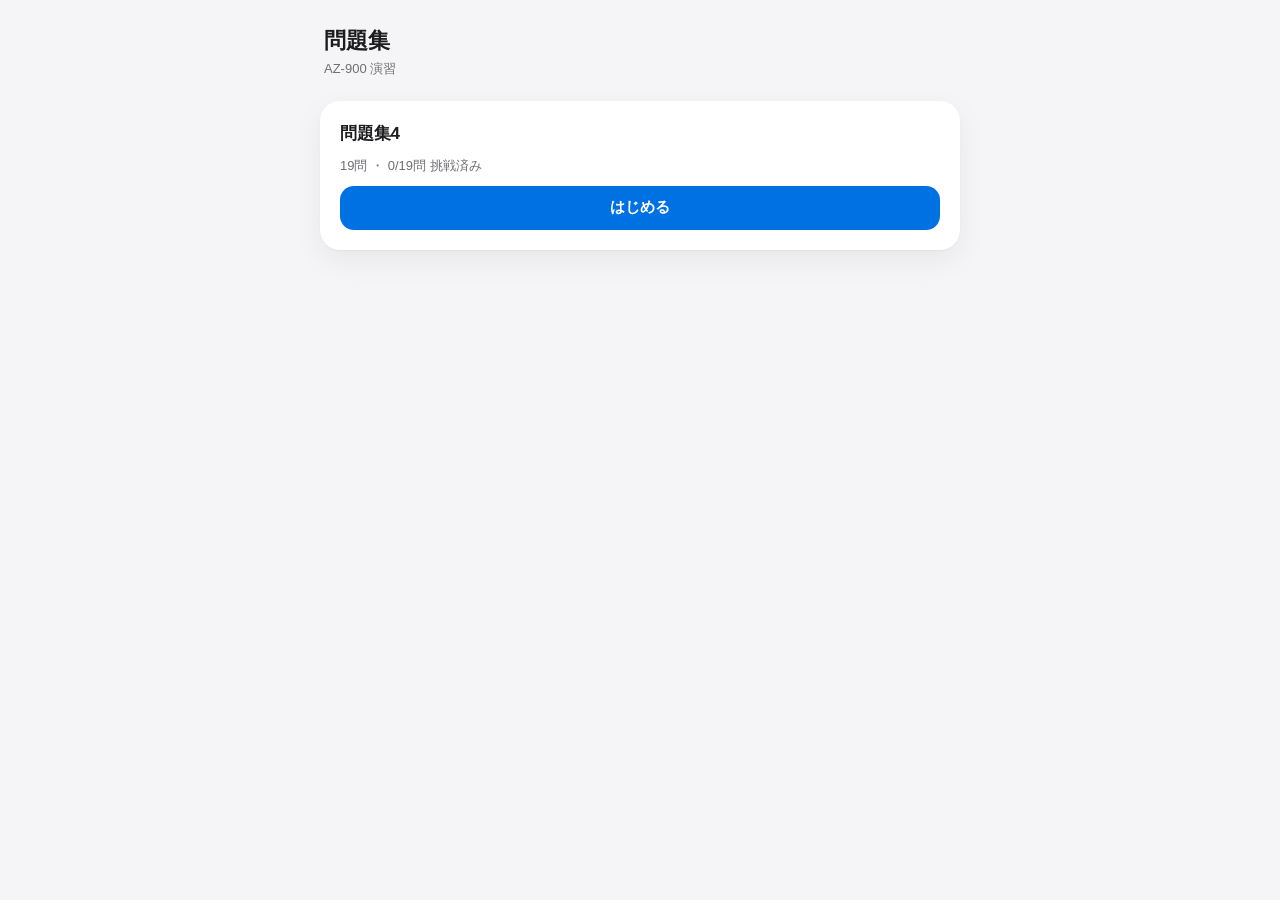
==== 問題集/index.html @ c94e0bed "feat: 選択肢で解ける問題集アプリを追加（問題集4・19問、10問単位バッチ/シャッフル/復習モード、知識ゼロ向け解説を全問収録、進捗はaz900-quiz-v1に保存）" ====
<!DOCTYPE html>
<html lang="ja">

<head>
  <meta charset="UTF-8">
  <meta name="viewport" content="width=device-width, initial-scale=1, viewport-fit=cover">
  <meta name="color-scheme" content="light dark">
  <title>問題集 — AZ-900 演習</title>
  <link rel="stylesheet" href="assets/quiz.css">
</head>

<body>
  <main class="qz-app" id="app">
    <!-- app.js が動的にレンダリングする。JS無効時のフォールバック文言のみ置く。 -->
    <noscript>
      <p style="padding:24px;text-align:center;">
        この問題集の利用には JavaScript が必要です。
      </p>
    </noscript>
  </main>

  <!--
    非module・プレーンな defer スクリプト。読み込み順=実行順が仕様のため、
    async への変更は禁止（順序が崩れると window.QUIZ_REGISTRY 等が未定義のまま
    後続スクリプトが動き、壊れる）。

    読み込み順: data/registry.js → data/set4.js → assets/dom.js → assets/store.js
              → assets/engine.js → assets/views.js → assets/app.js

    セット追加手順: data/setN.js を置いて window.QUIZ_REGISTRY.register({ set, questions })
    を呼ぶよう実装し、下の <script defer> リストに data/registry.js より後・
    assets/*.js より前の位置へ1行追記する（例: data/set4.js の直後に data/set5.js）。
    setN.js が未配置/読み込み失敗でも他のスクリプトの実行順には影響しない
    （QUIZ_REGISTRY にセットが1つも無ければ home 画面は空状態を表示する）。
  -->
  <script defer src="data/registry.js"></script>
  <script defer src="data/set4.js"></script>
  <script defer src="assets/dom.js"></script>
  <script defer src="assets/store.js"></script>
  <script defer src="assets/engine.js"></script>
  <script defer src="assets/views.js"></script>
  <script defer src="assets/app.js"></script>
</body>

</html>
---- 問題集/assets/quiz.css ----
/* ===========================================================================
   AZ-900 問題集 — assets/quiz.css
   DESIGN.md のトークン・タイポ・スペーシング・角丸・モーション規約を複製して使う。
   ルート(../)の assets/styles.css は import しない（file:// でも独立して動くように）。
   =========================================================================== */

:root {
  color-scheme: light dark;
  --bg: #F5F5F7;
  --surface: #FFFFFF;
  --surface-2: #F4F4F7;
  --text: #1D1D1F;
  --text-2: #6E6E73;
  --text-3: #A1A1A6;
  --separator: rgba(0, 0, 0, 0.08);
  --accent: #0071E3;
  --accent-soft: rgba(0, 113, 227, 0.12);
  --success: #34C759;
  --success-soft: rgba(52, 199, 89, 0.16);
  --warn: #FF9F0A;
  --danger: #FF3B30;
  --danger-soft: rgba(255, 59, 48, 0.14);
  --ring-track: rgba(0, 0, 0, 0.06);
  --shadow-card: 0 1px 2px rgba(0, 0, 0, .04), 0 10px 30px rgba(0, 0, 0, .06);

  --font: -apple-system, BlinkMacSystemFont, "Segoe UI", Roboto,
    "Hiragino Sans", "Noto Sans JP", sans-serif;

  --ease-out: cubic-bezier(.22, .61, .36, 1);
  --ease-spring: cubic-bezier(.34, 1.56, .64, 1);
  --dur-fast: 180ms;
  --dur: 280ms;
  --dur-slow: 460ms;

  --r-sm: 10px;
  --r-md: 14px;
  --r-lg: 20px;
  --r-pill: 999px;

  --pad-page: 16px;
  --maxw: 680px;
}

@media (prefers-color-scheme: dark) {
  :root {
    --bg: #000000;
    --surface: #1C1C1E;
    --surface-2: #2C2C2E;
    --text: #F5F5F7;
    --text-2: #AEAEB2;
    --text-3: #6E6E73;
    --separator: rgba(255, 255, 255, 0.10);
    --accent: #0A84FF;
    --accent-soft: rgba(10, 132, 255, 0.18);
    --success: #30D158;
    --success-soft: rgba(48, 209, 88, 0.22);
    --warn: #FFD60A;
    --danger: #FF453A;
    --danger-soft: rgba(255, 69, 58, 0.22);
    --ring-track: rgba(255, 255, 255, 0.12);
    --shadow-card: none;
  }
}

/* --- reset ------------------------------------------------------------------ */
* {
  box-sizing: border-box;
  margin: 0;
  padding: 0;
}

html {
  -webkit-text-size-adjust: 100%;
}

body {
  font-family: var(--font);
  font-size: 15px;
  line-height: 1.5;
  color: var(--text);
  background: var(--bg);
  -webkit-font-smoothing: antialiased;
  text-rendering: optimizeLegibility;
  padding:
    env(safe-area-inset-top) env(safe-area-inset-right)
    env(safe-area-inset-bottom) env(safe-area-inset-left);
}

button {
  font: inherit;
  color: inherit;
  background: none;
  border: none;
  cursor: pointer;
}

.num {
  font-variant-numeric: tabular-nums;
  font-feature-settings: "tnum";
}

.visually-hidden {
  position: absolute;
  width: 1px;
  height: 1px;
  padding: 0;
  margin: -1px;
  overflow: hidden;
  clip: rect(0, 0, 0, 0);
  white-space: nowrap;
  border: 0;
}

:focus-visible {
  outline: 2px solid var(--accent);
  outline-offset: 2px;
  border-radius: 6px;
}

/* --- layout ------------------------------------------------------------------ */
.qz-app {
  max-width: var(--maxw);
  margin: 0 auto;
  padding: 8px var(--pad-page) 48px;
}

@media (min-width: 480px) {
  .qz-app {
    --pad-page: 20px;
  }
}

.qz-page {
  display: flex;
  flex-direction: column;
  gap: 14px;
}

/* --- card --------------------------------------------------------------------- */
.qz-card {
  background: var(--surface);
  border-radius: var(--r-lg);
  box-shadow: var(--shadow-card);
  padding: 20px;
}

@media (prefers-color-scheme: dark) {
  .qz-card {
    border: 1px solid var(--separator);
  }
}

/* --- header (home) ------------------------------------------------------------ */
.qz-header {
  padding: 16px 4px 8px;
}

.qz-header__title {
  font-size: 22px;
  font-weight: 700;
  letter-spacing: -0.01em;
}

.qz-header__caption {
  margin-top: 2px;
  font-size: 13px;
  color: var(--text-2);
}

.qz-empty {
  text-align: center;
  color: var(--text-3);
  font-size: 14px;
  padding: 40px 20px;
}

/* --- buttons -------------------------------------------------------------------- */
.qz-btn {
  display: inline-flex;
  align-items: center;
  justify-content: center;
  min-height: 44px;
  padding: 10px 20px;
  border-radius: var(--r-md);
  font-size: 15px;
  font-weight: 600;
  transition: transform var(--dur-fast) var(--ease-out),
    opacity var(--dur-fast) var(--ease-out);
}

.qz-btn:active {
  transform: scale(.97);
}

.qz-btn--block {
  width: 100%;
}

.qz-btn--primary {
  background: var(--accent);
  color: #fff;
}

.qz-btn--outline {
  background: var(--surface-2);
  color: var(--text);
}

.qz-btn--ghost {
  background: none;
  color: var(--text-2);
}

.qz-back {
  align-self: flex-start;
  font-size: 14px;
  color: var(--text-2);
  padding: 8px 4px;
}

/* --- set list (home) ------------------------------------------------------------ */
.qz-set-list {
  display: flex;
  flex-direction: column;
  gap: 12px;
}

.qz-set-card {
  display: flex;
  flex-direction: column;
  gap: 10px;
}

.qz-set-card__title {
  font-size: 17px;
  font-weight: 700;
  letter-spacing: -0.01em;
}

.qz-set-card__meta {
  font-size: 13px;
  color: var(--text-2);
}

/* --- setup ------------------------------------------------------------------------ */
.qz-page__title {
  font-size: 22px;
  font-weight: 700;
  letter-spacing: -0.01em;
  padding: 0 4px;
}

.qz-setup {
  display: flex;
  flex-direction: column;
  gap: 20px;
}

.qz-setup__group {
  display: flex;
  flex-direction: column;
  gap: 8px;
}

.qz-setup__label {
  font-size: 13px;
  font-weight: 600;
  color: var(--text-2);
}

.qz-pills {
  display: flex;
  flex-wrap: wrap;
  gap: 8px;
}

.qz-pill {
  min-height: 44px;
  padding: 8px 16px;
  border-radius: var(--r-pill);
  background: var(--surface-2);
  color: var(--text-2);
  font-size: 14px;
  transition: background var(--dur) var(--ease-out),
    color var(--dur) var(--ease-out);
}

.qz-pill[data-selected="true"] {
  background: var(--accent-soft);
  color: var(--accent);
  font-weight: 600;
}

.qz-setup__note {
  font-size: 13px;
  color: var(--warn);
}

/* --- quiz head / progress --------------------------------------------------------- */
.qz-quiz-head {
  display: flex;
  align-items: center;
  justify-content: space-between;
  padding: 4px 4px 0;
}

.qz-quiz-head__title {
  font-size: 15px;
  font-weight: 600;
  color: var(--text-2);
}

.qz-exit-btn {
  font-size: 13px;
  color: var(--text-2);
  padding: 8px 4px;
}

.qz-progress-row {
  display: flex;
  flex-direction: column;
  gap: 6px;
  padding: 0 4px;
}

.qz-progress-label {
  font-size: 13px;
  color: var(--text-2);
}

.qz-progress-bar {
  height: 6px;
  border-radius: var(--r-pill);
  background: var(--surface-2);
  overflow: hidden;
}

.qz-progress-bar__fill {
  height: 100%;
  border-radius: var(--r-pill);
  background: var(--accent-soft);
  transition: width var(--dur-slow) var(--ease-out);
}

@media (prefers-color-scheme: dark) {
  .qz-progress-bar__fill {
    background: var(--accent);
    opacity: .5;
  }
}

/* --- question card ------------------------------------------------------------------ */
.qz-question {
  display: flex;
  flex-direction: column;
  gap: 14px;
}

.qz-question__meta {
  display: flex;
  align-items: center;
  flex-wrap: wrap;
  gap: 8px;
  font-size: 13px;
  color: var(--text-2);
}

.qz-question__no {
  color: var(--text-3);
}

.qz-type-badge {
  font-size: 11px;
  font-weight: 600;
  letter-spacing: 0.04em;
  color: var(--text-2);
  background: var(--surface-2);
  padding: 3px 9px;
  border-radius: var(--r-pill);
}

.qz-question__stem {
  font-size: 17px;
  font-weight: 600;
  line-height: 1.5;
  white-space: pre-line;
}

/* --- choices -------------------------------------------------------------------------- */
.qz-choices {
  display: flex;
  flex-direction: column;
  gap: 10px;
}

.qz-choice {
  display: flex;
  align-items: center;
  gap: 10px;
  width: 100%;
  min-height: 48px;
  padding: 12px 16px;
  border-radius: var(--r-md);
  border: 1.5px solid var(--separator);
  background: var(--surface);
  text-align: left;
  font-size: 15px;
  transition: background var(--dur) var(--ease-out),
    border-color var(--dur) var(--ease-out),
    opacity var(--dur) var(--ease-out);
}

.qz-choice:disabled {
  cursor: default;
}

.qz-choice__text {
  flex: 1 1 auto;
  min-width: 0;
  line-height: 1.4;
}

.qz-choice__icon {
  flex: 0 0 auto;
  font-weight: 700;
  font-size: 16px;
}

.qz-choice__status {
  flex: 0 0 auto;
  font-size: 13px;
  font-weight: 600;
  color: var(--text);
}

.qz-choice--correct {
  background: var(--success-soft);
  border-color: var(--success);
}

.qz-choice--correct .qz-choice__icon {
  color: var(--success);
}

.qz-choice--wrong {
  background: var(--danger-soft);
  border-color: var(--danger);
}

.qz-choice--wrong .qz-choice__icon {
  color: var(--danger);
}

.qz-choice--dim {
  opacity: .5;
}

/* --- explain / beginner cards ------------------------------------------------------------ */
.qz-explain,
.qz-beginner {
  display: flex;
  flex-direction: column;
  gap: 10px;
}

.qz-explain__head,
.qz-beginner__head {
  font-size: 15px;
  font-weight: 700;
}

.qz-explain__body,
.qz-beginner__lead {
  font-size: 14px;
  line-height: 1.6;
  color: var(--text-2);
  white-space: pre-line;
}

.qz-beginner {
  background: var(--surface-2);
}

@media (prefers-color-scheme: dark) {
  .qz-beginner {
    background: var(--surface);
  }
}

.qz-beginner__list {
  display: flex;
  flex-direction: column;
  gap: 10px;
  list-style: none;
}

.qz-beginner__item {
  padding-top: 10px;
  border-top: 1px solid var(--separator);
}

.qz-beginner__row {
  display: flex;
  align-items: flex-start;
  gap: 8px;
  font-size: 14px;
  font-weight: 600;
}

.qz-beginner__mark {
  flex: 0 0 auto;
  color: var(--danger);
  font-weight: 700;
}

.qz-beginner__reason {
  margin-top: 4px;
  margin-left: 24px;
  font-size: 13px;
  line-height: 1.6;
  color: var(--text-2);
  white-space: pre-line;
}

/* --- result: score hero ---------------------------------------------------------------- */
.qz-result-hero {
  text-align: center;
  padding: 28px 20px 24px;
}

.qz-result-hero__label {
  font-size: 13px;
  color: var(--text-2);
  margin-bottom: 6px;
}

.qz-result-hero__score {
  font-size: clamp(44px, 12vw, 64px);
  font-weight: 700;
  letter-spacing: -0.02em;
  line-height: 1.05;
}

.qz-result-hero__slash {
  color: var(--text-3);
  font-weight: 400;
  margin: 0 4px;
}

.qz-result-hero__pct {
  margin-top: 6px;
  font-size: 15px;
  color: var(--text-2);
}

.qz-complete,
.qz-review-summary {
  text-align: center;
}

.qz-complete__head {
  font-size: 20px;
  font-weight: 700;
  margin-bottom: 8px;
}

.qz-complete__body,
.qz-review-summary__body {
  font-size: 15px;
  color: var(--text-2);
}

/* --- result: wrong list ------------------------------------------------------------------ */
.qz-wrong-list__head {
  font-size: 15px;
  font-weight: 700;
  margin-bottom: 10px;
}

.qz-wrong-list__ul {
  list-style: none;
  display: flex;
  flex-direction: column;
  gap: 8px;
}

.qz-wrong-list__item {
  display: flex;
  align-items: baseline;
  gap: 8px;
  font-size: 14px;
  padding-bottom: 8px;
  border-bottom: 1px solid var(--separator);
}

.qz-wrong-list__item:last-child {
  border-bottom: none;
  padding-bottom: 0;
}

.qz-wrong-list__no {
  flex: 0 0 auto;
  color: var(--text-3);
  font-size: 13px;
}

.qz-wrong-list__preview {
  flex: 1 1 auto;
  min-width: 0;
  color: var(--text-2);
  overflow: hidden;
  text-overflow: ellipsis;
  white-space: nowrap;
}

/* --- result actions ------------------------------------------------------------------------ */
.qz-result-actions {
  display: flex;
  flex-direction: column;
  gap: 10px;
}

/* --- reduced motion --------------------------------------------------------------------------- */
@media (prefers-reduced-motion: reduce) {
  *,
  *::before,
  *::after {
    animation-duration: 0.001ms !important;
    animation-iteration-count: 1 !important;
    transition-duration: 0.001ms !important;
    scroll-behavior: auto !important;
  }
}
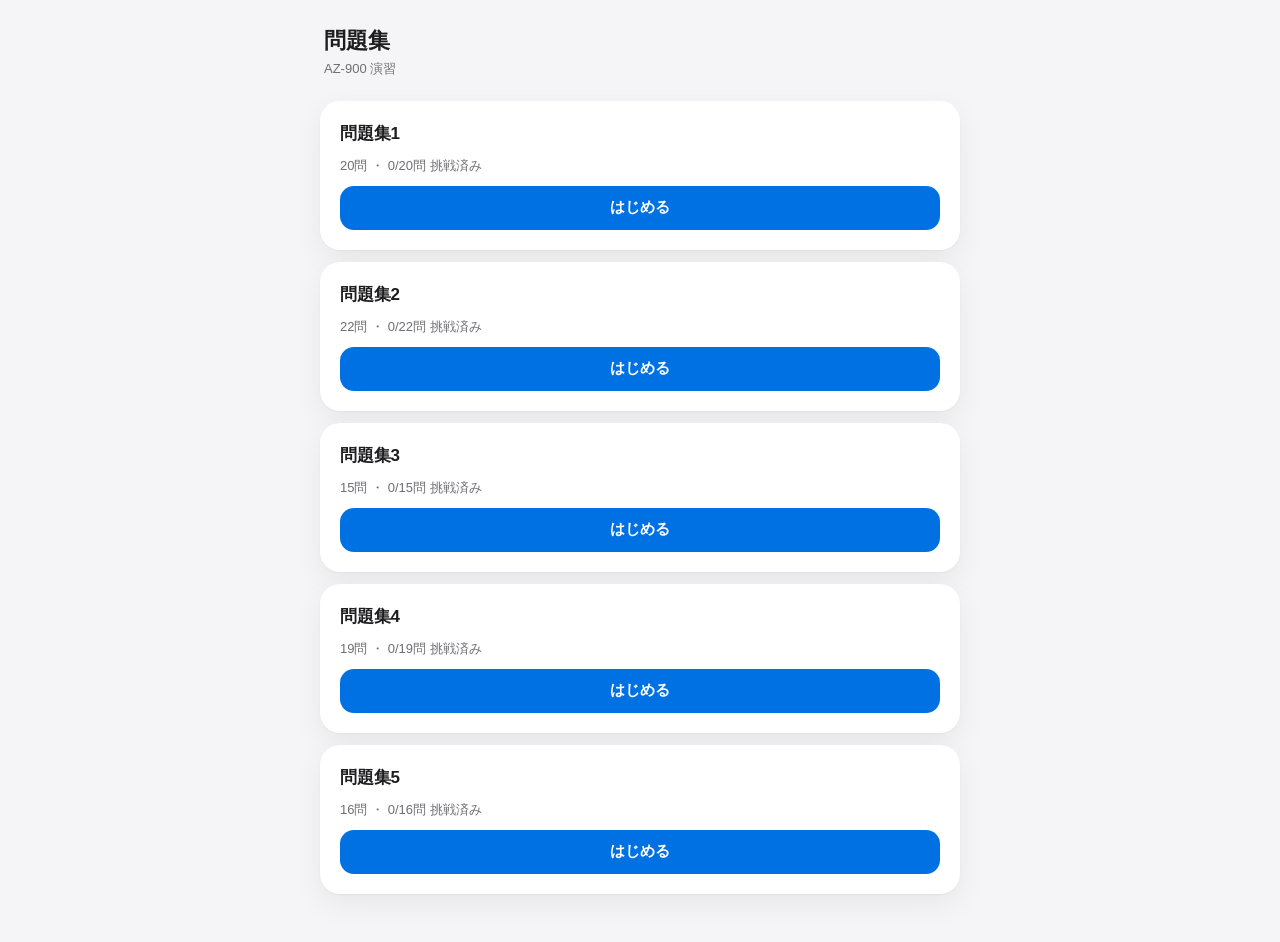
==== commit 9cbd3e70: "feat: 問題集1/2/3/5を追加（73問・全問にやさしい解説）＋複数選択問題対応（トグル選択→回答確定、正解未選択の表示、既存データ後方互換）" ====
--- a/問題集/index.html
+++ b/問題集/index.html
@@ -34,7 +34,11 @@
     （QUIZ_REGISTRY にセットが1つも無ければ home 画面は空状態を表示する）。
   -->
   <script defer src="data/registry.js"></script>
+  <script defer src="data/set1.js"></script>
+  <script defer src="data/set2.js"></script>
+  <script defer src="data/set3.js"></script>
   <script defer src="data/set4.js"></script>
+  <script defer src="data/set5.js"></script>
   <script defer src="assets/dom.js"></script>
   <script defer src="assets/store.js"></script>
   <script defer src="assets/engine.js"></script>
--- a/問題集/assets/quiz.css
+++ b/問題集/assets/quiz.css
@@ -192,6 +192,11 @@
   transform: scale(.97);
 }
 
+.qz-btn:disabled {
+  opacity: .4;
+  cursor: default;
+}
+
 .qz-btn--block {
   width: 100%;
 }
@@ -453,6 +458,15 @@
 
 .qz-choice--dim {
   opacity: .5;
+}
+
+.qz-choice--selected {
+  border-color: var(--accent);
+  background: var(--accent-soft);
+}
+
+.qz-choice--selected .qz-choice__icon {
+  color: var(--accent);
 }
 
 /* --- explain / beginner cards ------------------------------------------------------------ */
